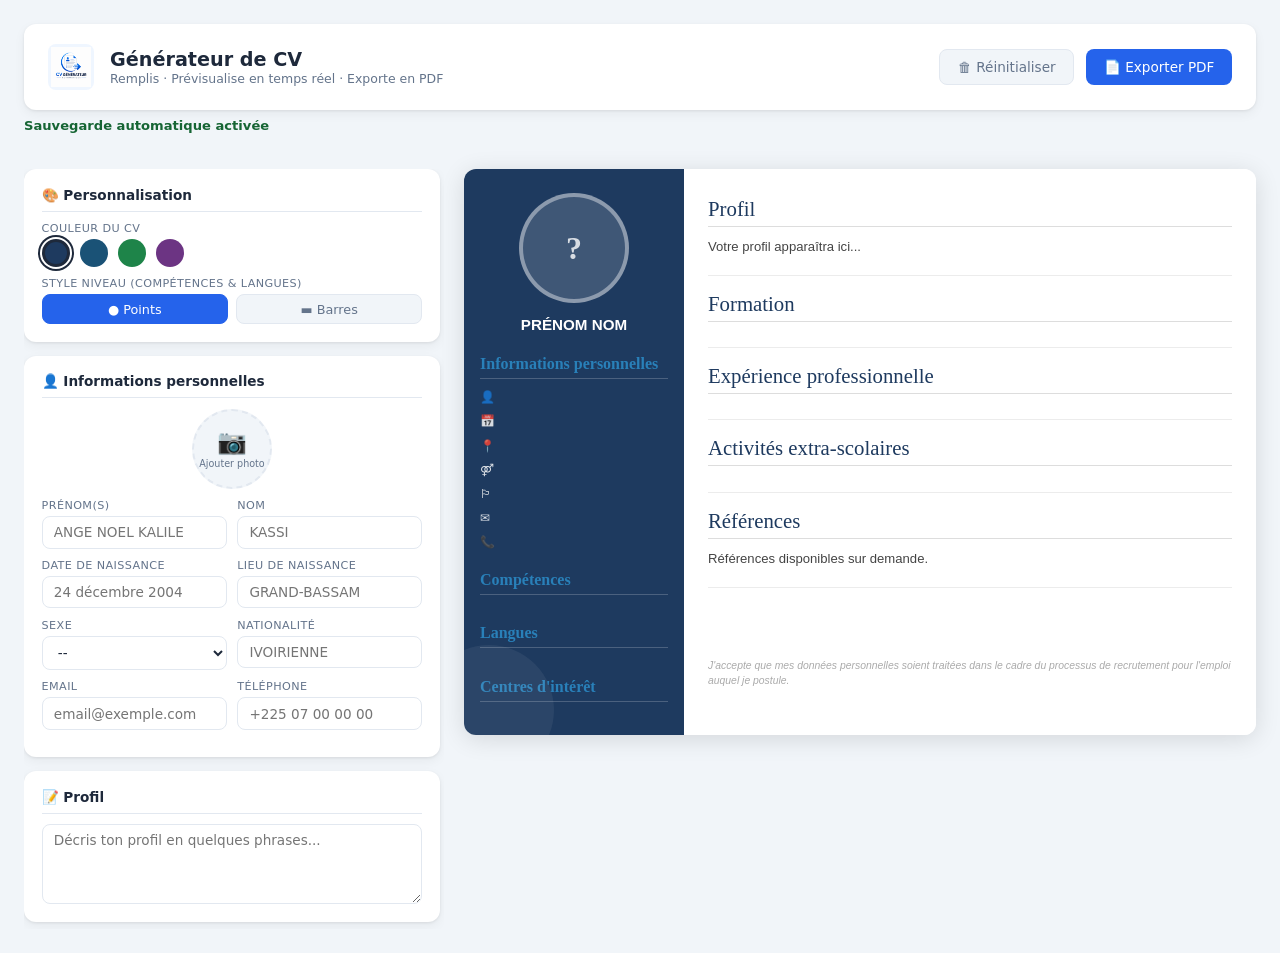
==== index.html @ 9852d8da "Générateur automatique de CV" ====
<!DOCTYPE html>
<html lang="fr">
<head>
  <meta charset="UTF-8" />
  <meta name="viewport" content="width=device-width, initial-scale=1.0" />
  <title>Générateur de CV</title>
  <link rel="stylesheet" href="style.css" />
  
  <!-- PWA Manifest -->
  <link rel="manifest" href="manifest.json" />
  <meta name="theme-color" content="#2563eb" />
  <meta name="application-name" content="Générateur CV" />
  <link rel="icon" href="logo.cv.png" type="image/png" />
  <meta name="apple-mobile-web-app-capable" content="yes" />
  <meta name="apple-mobile-web-app-status-bar-style" content="default" />
  <meta name="apple-mobile-web-app-title" content="Générateur CV" />
  <link rel="apple-touch-icon" sizes="192x192" href="icons/icon-192x192.png" />
</head>
<body>

  <div class="app">

    <!-- EN-TÊTE APPLICATION -->
    <header class="app-entete">
      <div class="app-entete-gauche">
          <div class="logo-box">
            <img src="logo.cv.png" alt="Logo Générateur de CV" />
          </div>
          <div>
            <h1 class="app-titre">Générateur de CV</h1>
            <p class="app-sous-titre">Remplis · Prévisualise en temps réel · Exporte en PDF</p>
          </div>
        </div>
        <div class="app-actions">
          <button class="btn btn-primaire" id="btn-install-pwa" style="display:none;">📲 Installer l'application</button>
          <button class="btn btn-secondaire" id="btn-reset">🗑 Réinitialiser</button>
          <button class="btn btn-primaire" id="btn-pdf">📄 Exporter PDF</button>
        </div>
      </header>
      <div class="app-status" aria-live="polite" id="statut-sauvegarde">Sauvegarde automatique activée</div>
      <!-- ===== CORPS (FORMULAIRE + PRÉVISUALISATION) ===== -->
      <div class="corps">
        <!-- ===== FORMULAIRE ===== -->
        <aside class="formulaire" id="formulaire">

        <!-- PERSONNALISATION -->
        <div class="bloc-form">
          <h2 class="bloc-titre">🎨 Personnalisation</h2>
          <div class="champ">
            <label>Couleur du CV</label>
            <div class="couleurs-palette" id="couleurs-palette">
              <button class="couleur-btn actif" data-couleur="#1e3a5f" style="background:#1e3a5f" title="Bleu marine"></button>
              <button class="couleur-btn" data-couleur="#1a5276" style="background:#1a5276" title="Bleu acier"></button>
              <button class="couleur-btn" data-couleur="#1e8449" style="background:#1e8449" title="Vert forêt"></button>
              <button class="couleur-btn" data-couleur="#6c3483" style="background:#6c3483" title="Violet"></button>
            </div>
          </div>
          <div class="champ">
            <label>Style niveau (compétences & langues)</label>
            <div class="style-toggle">
              <button class="style-btn actif" id="btn-points" data-style="points">● Points</button>
              <button class="style-btn" id="btn-barres" data-style="barres">▬ Barres</button>
            </div>
          </div>
        </div>

        <!-- INFOS PERSONNELLES -->
        <div class="bloc-form">
          <h2 class="bloc-titre">👤 Informations personnelles</h2>

          <div class="photo-upload" id="photo-upload" role="button" tabindex="0" aria-label="Télécharger la photo de profil">
            <div class="photo-placeholder" id="photo-placeholder">
              <span>📷</span><small>Ajouter photo</small>
            </div>
            <img src="" alt="Photo" class="photo-preview" id="photo-preview" hidden />
            <input type="file" id="input-photo" accept="image/*" hidden />
          </div>

          <div class="champ-double">
            <div class="champ">
              <label>Prénom(s)</label>
              <input type="text" id="inp-prenom" placeholder="ANGE NOEL KALILE" data-champ="prenom" />
            </div>
            <div class="champ">
              <label>Nom</label>
              <input type="text" id="inp-nom" placeholder="KASSI" data-champ="nom" />
            </div>
          </div>
          <div class="champ-double">
            <div class="champ">
              <label>Date de naissance</label>
              <input type="text" id="inp-naissance" placeholder="24 décembre 2004" data-champ="naissance" />
            </div>
            <div class="champ">
              <label>Lieu de naissance</label>
              <input type="text" id="inp-lieu" placeholder="GRAND-BASSAM" data-champ="lieu" />
            </div>
          </div>
          <div class="champ-double">
            <div class="champ">
              <label>Sexe</label>
              <select id="inp-sexe" data-champ="sexe">
                <option value="">--</option>
                <option value="Homme">Homme</option>
                <option value="Femme">Femme</option>
              </select>
            </div>
            <div class="champ">
              <label>Nationalité</label>
              <input type="text" id="inp-nationalite" placeholder="IVOIRIENNE" data-champ="nationalite" />
            </div>
          </div>
          <div class="champ-double">
            <div class="champ">
              <label for="inp-email">Email</label>
              <input type="email" id="inp-email" placeholder="email@exemple.com" data-champ="email" aria-describedby="erreur-email" />
              <small class="champ-erreur" id="erreur-email" hidden></small>
            </div>
            <div class="champ">
              <label for="inp-telephone">Téléphone</label>
              <input type="text" id="inp-telephone" placeholder="+225 07 00 00 00" data-champ="telephone" aria-describedby="erreur-telephone" />
              <small class="champ-erreur" id="erreur-telephone" hidden></small>
            </div>
          </div>
        </div>

        <!-- PROFIL -->
        <div class="bloc-form">
          <h2 class="bloc-titre">📝 Profil</h2>
          <div class="champ">
            <textarea id="inp-profil" rows="4" placeholder="Décris ton profil en quelques phrases..."></textarea>
          </div>
        </div>

        <!-- COMPÉTENCES -->
        <div class="bloc-form">
          <h2 class="bloc-titre">⚡ Compétences</h2>
          <div id="liste-competences"></div>
          <button class="btn-ajouter" data-action="ajouter" data-section="competences">+ Ajouter une compétence</button>
        </div>

        <!-- LANGUES -->
        <div class="bloc-form">
          <h2 class="bloc-titre">🌍 Langues</h2>
          <div id="liste-langues"></div>
          <button class="btn-ajouter" data-action="ajouter" data-section="langues">+ Ajouter une langue</button>
        </div>

        <!-- CENTRES D'INTÉRÊT -->
        <div class="bloc-form">
          <h2 class="bloc-titre">❤️ Centres d'intérêt</h2>
          <div id="liste-interets"></div>
          <button class="btn-ajouter" data-action="ajouter" data-section="interets">+ Ajouter un intérêt</button>
        </div>

        <!-- FORMATION -->
        <div class="bloc-form">
          <h2 class="bloc-titre">🎓 Formation</h2>
          <div id="liste-formations"></div>
          <button class="btn-ajouter" data-action="ajouter" data-section="formations">+ Ajouter une formation</button>
        </div>

        <!-- EXPÉRIENCE -->
        <div class="bloc-form">
          <h2 class="bloc-titre">💼 Expérience professionnelle</h2>
          <div id="liste-experiences"></div>
          <button class="btn-ajouter" data-action="ajouter" data-section="experiences">+ Ajouter une expérience</button>
        </div>

        <!-- ACTIVITÉS EXTRA-SCOLAIRES -->
        <div class="bloc-form">
          <h2 class="bloc-titre">🏆 Activités extra-scolaires</h2>
          <div id="liste-activites"></div>
          <button class="btn-ajouter" data-action="ajouter" data-section="activites">+ Ajouter une activité</button>
        </div>

        <!-- RÉFÉRENCES -->
        <div class="bloc-form">
          <h2 class="bloc-titre">📋 Références</h2>
          <div class="champ">
            <textarea id="inp-references" rows="2" placeholder="Références disponibles sur demande."></textarea>
          </div>
        </div>

        <!-- SIGNATURE -->
        <div class="bloc-form">
          <h2 class="bloc-titre">✍️ Signature</h2>
          <div class="champ">
            <label>Ville et date</label>
            <input type="text" id="inp-sign-lieu" placeholder="Samo, 12 avril 2026" data-champ="signLieu" />
          </div>
          <div class="champ">
            <label>Signature (texte → style manuscrit)</label>
            <input type="text" id="inp-signature" placeholder="Ton prénom ou surnom" data-champ="signature" />
          </div>
          <div class="champ">
            <label>OU uploader une image de signature</label>
            <div class="sign-upload-zone" id="sign-upload-zone" role="button" tabindex="0" aria-label="Uploader une image de signature">
              <span id="sign-upload-label">📎 Cliquer pour uploader</span>
              <img src="" alt="Signature" class="sign-img-preview" id="sign-img-preview" hidden />
              <input type="file" id="input-signature-img" accept="image/*" hidden />
            </div>
          </div>
        </div>

      </aside>

        <!-- ===== PRÉVISUALISATION CV ===== -->
        <main class="previsualisation" id="previsualisation">
        <div class="cv-wrapper" id="cv-wrapper">

          <!-- COLONNE GAUCHE -->
          <div class="cv-gauche" id="cv-gauche">

            <!-- Photo + Nom -->
            <div class="cv-photo-bloc">
              <div class="cv-photo-cercle" id="cv-photo-cercle">
                <img src="" alt="" class="cv-photo" id="cv-photo" hidden />
                <span class="cv-photo-initiales" id="cv-initiales">?</span>
              </div>
              <h1 class="cv-nom" id="cv-nom">PRÉNOM NOM</h1>
            </div>

            <!-- Infos personnelles -->
            <div class="cv-section-gauche">
              <h2 class="cv-titre-gauche">Informations personnelles</h2>
              <ul class="cv-infos-liste" id="cv-infos-liste">
                <li class="cv-info-item" id="cv-info-nom"><span class="cv-info-icone">👤</span><span id="cv-info-nom-txt"></span></li>
                <li class="cv-info-item" id="cv-info-naissance"><span class="cv-info-icone">📅</span><span id="cv-info-naissance-txt"></span></li>
                <li class="cv-info-item" id="cv-info-lieu"><span class="cv-info-icone">📍</span><span id="cv-info-lieu-txt"></span></li>
                <li class="cv-info-item" id="cv-info-sexe"><span class="cv-info-icone">⚤</span><span id="cv-info-sexe-txt"></span></li>
                <li class="cv-info-item" id="cv-info-nationalite"><span class="cv-info-icone">🏳</span><span id="cv-info-nationalite-txt"></span></li>
                <li class="cv-info-item" id="cv-info-email" hidden><span class="cv-info-icone">✉</span><span id="cv-info-email-txt"></span></li>
                <li class="cv-info-item" id="cv-info-tel" hidden><span class="cv-info-icone">📞</span><span id="cv-info-tel-txt"></span></li>
              </ul>
            </div>

            <!-- Compétences -->
            <div class="cv-section-gauche" id="cv-section-competences">
              <h2 class="cv-titre-gauche">Compétences</h2>
              <div id="cv-competences"></div>
            </div>

            <!-- Langues -->
            <div class="cv-section-gauche" id="cv-section-langues">
              <h2 class="cv-titre-gauche">Langues</h2>
              <div id="cv-langues"></div>
            </div>

            <!-- Centres d'intérêt -->
            <div class="cv-section-gauche" id="cv-section-interets">
              <h2 class="cv-titre-gauche">Centres d'intérêt</h2>
              <div id="cv-interets"></div>
            </div>

            <!-- Décoration bas gauche -->
            <div class="cv-deco-bas"></div>

          </div>

          <!-- COLONNE DROITE -->
          <div class="cv-droite">

            <!-- Profil -->
            <div class="cv-section-droite">
              <h2 class="cv-titre-droite">Profil</h2>
              <p class="cv-texte" id="cv-profil">Votre profil apparaîtra ici...</p>
            </div>

            <!-- Formation -->
            <div class="cv-section-droite">
              <h2 class="cv-titre-droite">Formation</h2>
              <div id="cv-formations"></div>
            </div>

            <!-- Expérience -->
            <div class="cv-section-droite">
              <h2 class="cv-titre-droite">Expérience professionnelle</h2>
              <div id="cv-experiences"></div>
            </div>

            <!-- Activités extra-scolaires -->
            <div class="cv-section-droite" id="cv-section-activites">
              <h2 class="cv-titre-droite">Activités extra-scolaires</h2>
              <div id="cv-activites"></div>
            </div>

            <!-- Références -->
            <div class="cv-section-droite">
              <h2 class="cv-titre-droite">Références</h2>
              <p class="cv-texte" id="cv-references">Références disponibles sur demande.</p>
            </div>

            <!-- Signature -->
            <div class="cv-signature-bloc" id="cv-signature-bloc">
              <p class="cv-sign-lieu" id="cv-sign-lieu"></p>
              <div class="cv-sign-wrap">
                <p class="cv-signature-texte" id="cv-signature-texte"></p>
                <img src="" alt="Signature" class="cv-signature-img" id="cv-signature-img" hidden />
              </div>
            </div>

            <!-- Mention RGPD -->
            <p class="cv-rgpd" id="cv-rgpd">J'accepte que mes données personnelles soient traitées dans le cadre du processus de recrutement pour l'emploi auquel je postule.</p>

          </div>
        </div>
      </main>
      </div>
      <!-- Fin .corps -->

    </div>
  </div>

  <!-- MODAL RESET -->
  <div class="modal-overlay" id="modal-reset" hidden>
    <div class="modal">
      <h3>⚠️ Réinitialiser ?</h3>
      <p>Toutes les données du CV seront supprimées.</p>
      <div class="modal-actions">
        <button class="btn btn-secondaire" id="btn-reset-annuler">Annuler</button>
        <button class="btn btn-danger" id="btn-reset-confirmer">Oui, supprimer</button>
      </div>
    </div>
  </div>

  <script src="script.js"></script>
</body>
</html>
---- style.css ----
/* =============================================
   VARIABLES
============================================= */
:root {
  --primaire: #2563eb;
  --primaire-fond: #eff6ff;
  --texte: #1e293b;
  --texte-clair: #64748b;
  --fond: #f1f5f9;
  --blanc: #ffffff;
  --bordure: #e2e8f0;
  --danger: #dc2626;
  --rayon: 12px;
  --rayon-sm: 8px;
  --ombre: 0 1px 3px rgba(0,0,0,0.08), 0 4px 12px rgba(0,0,0,0.05);
  --transition: all 0.2s ease;

  /* Couleur accent du CV */
  --cv-couleur: #1e3a5f;
  --cv-couleur-claire: #2980b9;
}

*, *::before, *::after { margin: 0; padding: 0; box-sizing: border-box; }

body {
  font-family: 'Segoe UI', system-ui, sans-serif;
  background: var(--fond);
  color: var(--texte);
  min-height: 100vh;
}

/* =============================================
   APPLICATION
============================================= */
.app {
  max-width: 1400px;
  margin: 0 auto;
  padding: 1.5rem;
  display: flex;
  flex-direction: column;
  gap: 1.25rem;
}

/* =============================================
   EN-TÊTE
============================================= */
.app-entete {
  background: var(--blanc);
  border-radius: var(--rayon);
  padding: 1.25rem 1.5rem;
  display: flex;
  align-items: center;
  justify-content: space-between;
  box-shadow: var(--ombre);
  flex-wrap: wrap;
  gap: 1rem;
}

.app-entete-gauche { display: flex; align-items: center; gap: 1rem; }

.logo-box {
  width: 46px; height: 46px;
  background: var(--primaire-fond);
  border-radius: var(--rayon-sm);
  display: flex; align-items: center; justify-content: center;
  font-size: 1.4rem; flex-shrink: 0;
}

.app-titre { font-size: 1.2rem; font-weight: 700; }
.app-sous-titre { font-size: 0.78rem; color: var(--texte-clair); }
.app-actions { display: flex; gap: 0.75rem; }

/* =============================================
   CORPS
============================================= */
.corps {
  display: grid;
  /* Champs (gauche) fixe, prévisualisation (droite) flexible */
  grid-template-columns: minmax(360px, 420px) minmax(420px, 1fr);
  gap: 1.25rem;
  align-items: start;
  min-width: 0;
}

.formulaire,
.previsualisation {
  min-width: 0;
}

/* =============================================
   BOUTONS
============================================= */
.btn {
  padding: 0.55rem 1.1rem;
  border-radius: var(--rayon-sm);
  border: none;
  font-size: 0.85rem;
  font-weight: 500;
  cursor: pointer;
  transition: var(--transition);
  font-family: inherit;
}

.btn-primaire { background: var(--primaire); color: white; }
.btn-primaire:hover { background: #1d4ed8; transform: translateY(-1px); }
.btn-secondaire { background: var(--fond); color: var(--texte-clair); border: 1px solid var(--bordure); }
.btn-secondaire:hover { background: var(--bordure); }
.btn-danger { background: var(--danger); color: white; }
.btn-danger:hover { background: #b91c1c; }

/* Bouton d'installation PWA */
#btn-install-pwa {
  background: linear-gradient(135deg, #10b981, #059669);
  color: white;
  animation: pulse-install 2s infinite;
}

#btn-install-pwa:hover {
  background: linear-gradient(135deg, #059669, #047857);
  transform: translateY(-2px);
  box-shadow: 0 4px 12px rgba(16, 185, 129, 0.3);
}

@keyframes pulse-install {
  0%, 100% { box-shadow: 0 0 0 0 rgba(16, 185, 129, 0.4); }
  50% { box-shadow: 0 0 0 8px rgba(16, 185, 129, 0); }
}

/* Responsive : cacher le texte du bouton sur mobile */
@media (max-width: 500px) {
  #btn-install-pwa {
    font-size: 0;
    width: 36px;
    height: 36px;
    padding: 0;
    display: flex;
    align-items: center;
    justify-content: center;
  }
  #btn-install-pwa::before {
    content: '📲';
    font-size: 1.2rem;
  }
}

.btn-ajouter {
  width: 100%;
  padding: 0.45rem;
  background: var(--primaire-fond);
  color: var(--primaire);
  border: 1px dashed #93c5fd;
  border-radius: var(--rayon-sm);
  font-size: 0.82rem;
  cursor: pointer;
  transition: var(--transition);
  font-family: inherit;
  margin-top: 0.5rem;
}
.btn-ajouter:hover { background: var(--primaire); color: white; border-style: solid; }

.btn-suppr-item {
  background: none; border: none;
  color: var(--texte-clair); cursor: pointer;
  font-size: 0.75rem; padding: 2px 6px;
  border-radius: 4px; transition: var(--transition);
}
.btn-suppr-item:hover { background: #fee2e2; color: var(--danger); }

/* =============================================
   FORMULAIRE
============================================= */
.formulaire {
  display: flex;
  flex-direction: column;
  gap: 0.875rem;
  /* hauteur adaptée pour laisser de l'espace au header */
  max-height: calc(100vh - 140px);
  overflow-y: auto;
  padding-right: 4px;
}

.formulaire::-webkit-scrollbar { width: 3px; }
.formulaire::-webkit-scrollbar-thumb { background: var(--bordure); border-radius: 99px; }

.bloc-form {
  background: var(--blanc);
  border-radius: var(--rayon);
  padding: 1.1rem;
  box-shadow: var(--ombre);
  display: flex;
  flex-direction: column;
  gap: 0.65rem;
}

.bloc-titre {
  font-size: 0.85rem; font-weight: 600;
  padding-bottom: 0.5rem;
  border-bottom: 1px solid var(--bordure);
}

/* Photo */
.photo-upload { display: flex; justify-content: center; cursor: pointer; }

.photo-placeholder {
  width: 80px; height: 80px; border-radius: 50%;
  background: var(--fond); border: 2px dashed var(--bordure);
  display: flex; flex-direction: column; align-items: center;
  justify-content: center; font-size: 1.5rem; cursor: pointer;
  transition: var(--transition); gap: 2px;
}
.photo-placeholder small { font-size: 0.6rem; color: var(--texte-clair); }
.photo-placeholder:hover { border-color: var(--primaire); background: var(--primaire-fond); }

.photo-preview {
  width: 80px; height: 80px; border-radius: 50%;
  object-fit: cover; border: 3px solid var(--primaire); cursor: pointer;
}

/* Champs */
.champ { display: flex; flex-direction: column; gap: 0.25rem; }

.champ label {
  font-size: 0.7rem; font-weight: 500;
  color: var(--texte-clair); text-transform: uppercase; letter-spacing: 0.4px;
}

.champ input, .champ textarea, .champ select {
  border: 1px solid var(--bordure);
  border-radius: var(--rayon-sm);
  padding: 0.45rem 0.7rem;
  font-size: 0.85rem;
  color: var(--texte);
  font-family: inherit;
  transition: var(--transition);
  background: var(--blanc);
  width: 100%;
}

.champ input:focus, .champ textarea:focus, .champ select:focus {
  outline: none;
  border-color: #93c5fd;
  box-shadow: 0 0 0 3px rgba(37,99,235,0.08);
}

.champ textarea { resize: vertical; min-height: 70px; }
.champ-double { display: grid; grid-template-columns: 1fr 1fr; gap: 0.65rem; }

/* Palette couleurs */
.couleurs-palette { display: flex; gap: 10px; }
.couleur-btn {
  width: 28px; height: 28px; border-radius: 50%;
  border: 3px solid transparent; cursor: pointer; transition: var(--transition);
}
.couleur-btn:hover { transform: scale(1.15); }
.couleur-btn.actif { border-color: #1e293b; box-shadow: 0 0 0 2px white, 0 0 0 4px #1e293b; }

/* Toggle style niveau */
.style-toggle { display: flex; gap: 0.5rem; }
.style-btn {
  flex: 1; padding: 0.4rem; border-radius: var(--rayon-sm);
  border: 1px solid var(--bordure); background: var(--fond);
  color: var(--texte-clair); font-size: 0.8rem; cursor: pointer;
  transition: var(--transition); font-family: inherit;
}
.style-btn.actif { background: var(--primaire); color: white; border-color: var(--primaire); }

/* Items dynamiques */
.item-bloc {
  border: 1px solid var(--bordure);
  border-radius: var(--rayon-sm);
  padding: 0.7rem;
  display: flex; flex-direction: column; gap: 0.45rem;
  margin-bottom: 0.4rem;
}

.item-entete {
  display: flex; align-items: center; justify-content: space-between;
}

.item-num {
  font-size: 0.68rem; font-weight: 600;
  color: var(--primaire); text-transform: uppercase; letter-spacing: 0.4px;
}

.niveau-wrap { display: flex; align-items: center; gap: 0.5rem; }
.niveau-wrap input[type="range"] { flex: 1; border: none; padding: 0; box-shadow: none; }
.niveau-val { font-size: 0.75rem; font-weight: 600; color: var(--primaire); min-width: 28px; text-align: right; }

/* Zone signature upload */
.sign-upload-zone {
  border: 1px dashed var(--bordure);
  border-radius: var(--rayon-sm);
  padding: 0.6rem;
  text-align: center;
  cursor: pointer;
  font-size: 0.82rem;
  color: var(--texte-clair);
  transition: var(--transition);
}
.sign-upload-zone:hover { border-color: var(--primaire); color: var(--primaire); }
.sign-img-preview { max-height: 50px; margin: 0 auto; }

.photo-upload { position: relative; display: flex; justify-content: center; cursor: pointer; }
.photo-upload.dragover .photo-placeholder { border-color: var(--primaire); background: rgba(37,99,235,0.08); }
.photo-upload:focus-visible { outline: 2px solid var(--primaire); outline-offset: 3px; }

.logo-box img { width: 40px; height: 40px; object-fit: contain; display: block; }
.app-status {
  margin-top: -0.75rem;
  margin-bottom: 1rem;
  color: #166534;
  font-size: 0.82rem;
  font-weight: 600;
}

.champ-erreur {
  margin-top: 0.35rem;
  color: var(--danger);
  font-size: 0.75rem;
  display: block;
}

input.erreur, textarea.erreur { border-color: var(--danger); box-shadow: 0 0 0 3px rgba(220,38,38,0.12); }

@page { size: A4 portrait; margin: 18mm; }

/* =============================================
   PRÉVISUALISATION
============================================= */
.previsualisation {
  background: var(--blanc);
  border-radius: var(--rayon);
  box-shadow: 0 4px 24px rgba(0,0,0,0.12);
  overflow: hidden;
  position: sticky;
  top: 1.5rem;
  max-height: calc(100vh - 120px);
  overflow-y: auto;
}

/* =============================================
   CV — MISE EN PAGE 2 COLONNES (fidèle au modèle)
============================================= */
.cv-wrapper {
  display: grid;
  grid-template-columns: 220px 1fr;
  min-height: 100%;
  font-family: 'Georgia', 'Times New Roman', serif;
}

/* =============================================
   COLONNE GAUCHE
============================================= */
.cv-gauche {
  background: var(--cv-couleur);
  padding: 1.5rem 1rem;
  display: flex;
  flex-direction: column;
  gap: 1.25rem;
  position: relative;
  overflow: hidden;
}

/* Photo */
.cv-photo-bloc { text-align: center; }

.cv-photo-cercle {
  width: 110px; height: 110px;
  border-radius: 50%;
  margin: 0 auto 0.75rem;
  border: 4px solid rgba(255,255,255,0.4);
  overflow: hidden;
  display: flex; align-items: center; justify-content: center;
  background: rgba(255,255,255,0.15);
}

.cv-photo { width: 100%; height: 100%; object-fit: cover; }

.cv-photo-initiales {
  font-size: 2rem; font-weight: 700;
  color: rgba(255,255,255,0.8);
}

.cv-nom {
  font-size: 0.95rem;
  font-weight: 700;
  color: white;
  line-height: 1.3;
  word-break: break-word;
  font-family: 'Segoe UI', sans-serif;
}

/* Sections gauche */
.cv-section-gauche { }

.cv-titre-gauche {
  font-size: 1rem;
  font-weight: 700;
  color: var(--cv-couleur-claire, #5dade2);
  margin-bottom: 0.6rem;
  padding-bottom: 0.3rem;
  border-bottom: 1px solid rgba(255,255,255,0.2);
  font-family: 'Georgia', serif;
}

/* Infos personnelles gauche */
.cv-infos-liste { list-style: none; display: flex; flex-direction: column; gap: 0.4rem; }

.cv-info-item {
  display: flex; align-items: flex-start;
  gap: 0.5rem;
  font-size: 0.72rem;
  color: rgba(255,255,255,0.85);
  line-height: 1.4;
}

.cv-info-icone { font-size: 0.75rem; flex-shrink: 0; margin-top: 1px; }

/* Compétences — points ronds */
.cv-comp-item-points { margin-bottom: 0.5rem; }
.cv-comp-nom-points { font-size: 0.75rem; color: rgba(255,255,255,0.9); margin-bottom: 0.2rem; }
.cv-points-wrap { display: flex; gap: 4px; }
.cv-point {
  width: 12px; height: 12px; border-radius: 50%;
  border: 1.5px solid rgba(255,255,255,0.5);
}
.cv-point.rempli { background: white; border-color: white; }

/* Compétences — barres */
.cv-comp-item-barre { margin-bottom: 0.5rem; }
.cv-comp-nom-barre { font-size: 0.75rem; color: rgba(255,255,255,0.9); margin-bottom: 0.25rem; }
.cv-barre-fond { height: 4px; background: rgba(255,255,255,0.2); border-radius: 99px; overflow: hidden; }
.cv-barre-fill { height: 100%; background: white; border-radius: 99px; transition: width 0.4s ease; }

/* Centres d'intérêt */
.cv-interet-item {
  display: flex; align-items: center; gap: 0.5rem;
  font-size: 0.75rem; color: rgba(255,255,255,0.85);
  margin-bottom: 0.35rem;
}
.cv-interet-carre {
  width: 10px; height: 10px; flex-shrink: 0;
  background: var(--cv-couleur-claire, #5dade2);
}

/* Décoration bas gauche */
.cv-deco-bas {
  position: absolute;
  bottom: -40px; left: -40px;
  width: 130px; height: 130px;
  border-radius: 50%;
  background: rgba(255,255,255,0.06);
  pointer-events: none;
}

/* =============================================
   COLONNE DROITE
============================================= */
.cv-droite {
  background: white;
  padding: 1.75rem 1.5rem;
  display: flex;
  flex-direction: column;
  gap: 0;
}

.cv-section-droite {
  padding-bottom: 1rem;
  margin-bottom: 1rem;
  border-bottom: 1px solid #ececec;
}
.cv-section-droite:last-child { border-bottom: none; margin-bottom: 0; }

/* Titres droite — style serif coloré comme le modèle */
.cv-titre-droite {
  font-family: 'Georgia', 'Times New Roman', serif;
  font-size: 1.3rem;
  font-weight: 400;
  color: var(--cv-couleur);
  margin-bottom: 0.6rem;
  padding-bottom: 0.3rem;
  border-bottom: 1px solid #ddd;
}

.cv-texte {
  font-size: 0.82rem;
  color: #444;
  line-height: 1.7;
  font-family: 'Segoe UI', sans-serif;
}

/* Items formation / expérience */
.cv-item-droite { margin-bottom: 1rem; }
.cv-item-droite:last-child { margin-bottom: 0; }

.cv-item-header {
  display: flex;
  justify-content: space-between;
  align-items: flex-start;
  margin-bottom: 0.1rem;
  gap: 0.5rem;
}

.cv-item-titre-d {
  font-size: 0.85rem;
  font-weight: 700;
  color: #1a1a2e;
  font-family: 'Segoe UI', sans-serif;
}

.cv-item-periode-d {
  font-size: 0.72rem;
  color: #888;
  white-space: nowrap;
  flex-shrink: 0;
  font-family: 'Segoe UI', sans-serif;
}

.cv-item-sous-titre-d {
  font-size: 0.78rem;
  color: var(--cv-couleur);
  font-weight: 500;
  margin-bottom: 0.3rem;
  font-family: 'Segoe UI', sans-serif;
}

.cv-item-desc-d {
  font-size: 0.78rem;
  color: #555;
  line-height: 1.6;
  font-family: 'Segoe UI', sans-serif;
}

.cv-item-puces { padding-left: 1rem; margin-top: 0.25rem; }
.cv-item-puces li {
  font-size: 0.78rem; color: #555;
  line-height: 1.6; margin-bottom: 0.2rem;
}

/* Signature */
.cv-signature-bloc {
  padding-top: 0.75rem;
  text-align: right;
}

.cv-sign-lieu {
  font-size: 0.78rem; color: #666;
  margin-bottom: 0.5rem;
  font-family: 'Segoe UI', sans-serif;
}

.cv-sign-wrap { display: inline-block; }

.cv-signature-texte {
  font-family: 'Dancing Script', 'Brush Script MT', cursive;
  font-size: 2rem;
  color: #1a1a2e;
  line-height: 1;
}

.cv-signature-img { max-height: 60px; }

/* RGPD */
.cv-rgpd {
  font-size: 0.65rem;
  color: #aaa;
  line-height: 1.5;
  margin-top: 1rem;
  font-style: italic;
  font-family: 'Segoe UI', sans-serif;
}

/* =============================================
   MODAL
============================================= */
.modal-overlay {
  position: fixed; inset: 0;
  background: rgba(0,0,0,0.5);
  display: flex; align-items: center; justify-content: center;
  z-index: 1000; padding: 1rem;
}
.modal {
  background: var(--blanc); border-radius: var(--rayon);
  padding: 2rem; max-width: 380px; width: 100%;
  box-shadow: 0 20px 60px rgba(0,0,0,0.2);
}
.modal h3 { font-size: 1.1rem; margin-bottom: 0.75rem; }
.modal p  { color: var(--texte-clair); font-size: 0.9rem; margin-bottom: 1.5rem; }
.modal-actions { display: flex; gap: 0.75rem; justify-content: flex-end; }

/* Respecter l'attribut HTML [hidden] pour masquer la modale */
.modal-overlay[hidden] { display: none !important; }

/* =============================================
   IMPRESSION PDF
============================================= */
@media print {
  body { background: white; margin: 0; padding: 0; }
  .app-entete, .formulaire, .modal-overlay, .app-status { display: none !important; }
  .app { padding: 0; max-width: 100%; }
  .corps { grid-template-columns: 1fr; gap: 0; }
  .previsualisation {
    position: static; max-height: none;
    box-shadow: none; border-radius: 0; overflow: visible; width: 100%;
  }
  .cv-wrapper { min-height: 100vh; }
  .cv-gauche { -webkit-print-color-adjust: exact; print-color-adjust: exact; }
}

/* =============================================
   RESPONSIVE
============================================= */
@media (max-width: 760px) {
  .corps { grid-template-columns: 1fr; }
  .formulaire { max-height: none; }
  .previsualisation { position: static; max-height: none; }
}

@media (max-width: 500px) {
  .cv-wrapper { grid-template-columns: 1fr; }
}
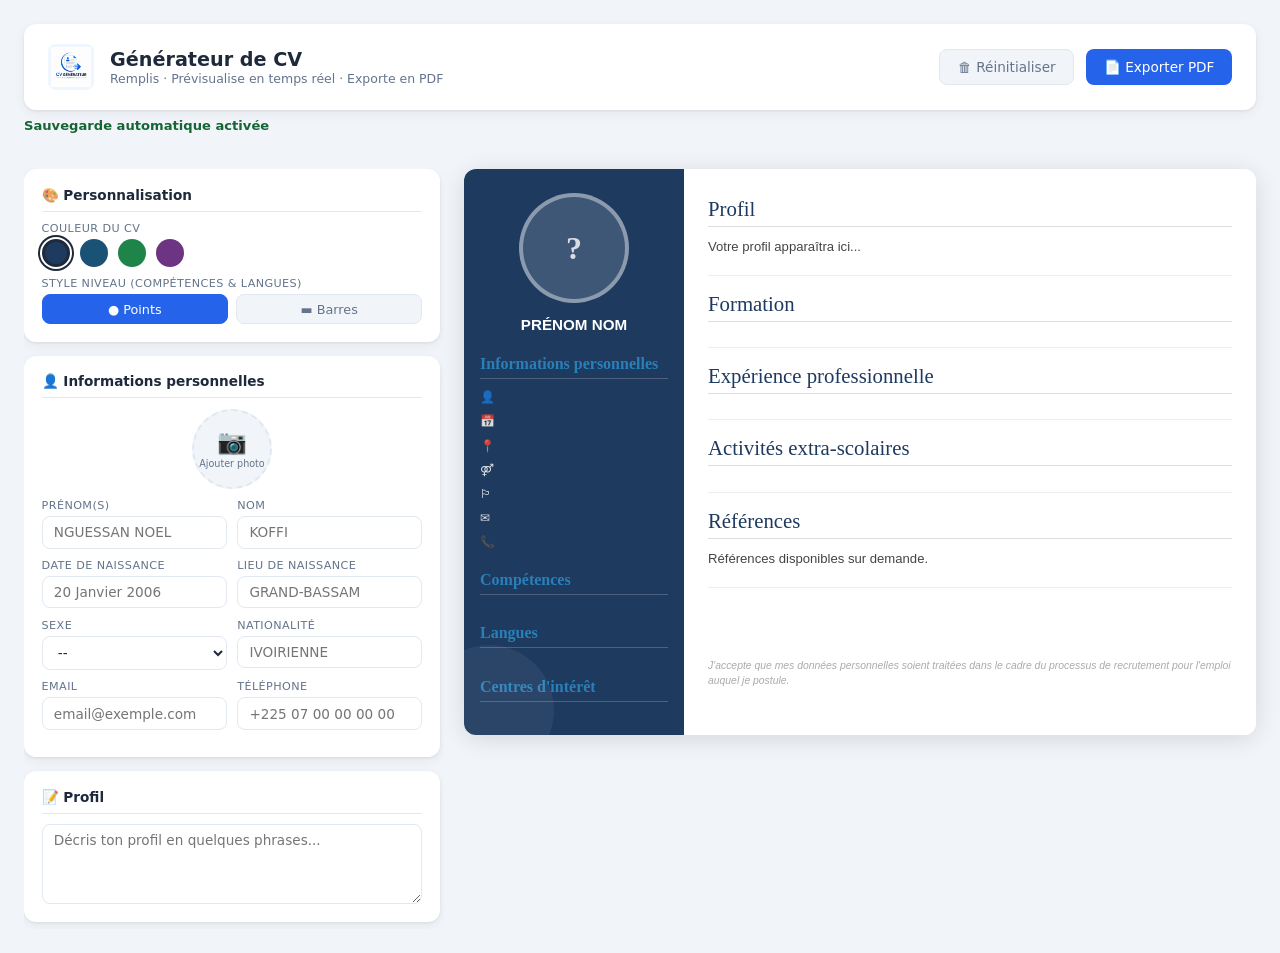
==== commit d07f518e: "Generateur de CV telechargeable" ====
--- a/index.html
+++ b/index.html
@@ -79,17 +79,17 @@
           <div class="champ-double">
             <div class="champ">
               <label>Prénom(s)</label>
-              <input type="text" id="inp-prenom" placeholder="ANGE NOEL KALILE" data-champ="prenom" />
+              <input type="text" id="inp-prenom" placeholder="NGUESSAN NOEL" data-champ="prenom" />
             </div>
             <div class="champ">
               <label>Nom</label>
-              <input type="text" id="inp-nom" placeholder="KASSI" data-champ="nom" />
+              <input type="text" id="inp-nom" placeholder="KOFFI" data-champ="nom" />
             </div>
           </div>
           <div class="champ-double">
             <div class="champ">
               <label>Date de naissance</label>
-              <input type="text" id="inp-naissance" placeholder="24 décembre 2004" data-champ="naissance" />
+              <input type="text" id="inp-naissance" placeholder="20 Janvier 2006" data-champ="naissance" />
             </div>
             <div class="champ">
               <label>Lieu de naissance</label>
@@ -118,7 +118,7 @@
             </div>
             <div class="champ">
               <label for="inp-telephone">Téléphone</label>
-              <input type="text" id="inp-telephone" placeholder="+225 07 00 00 00" data-champ="telephone" aria-describedby="erreur-telephone" />
+              <input type="text" id="inp-telephone" placeholder="+225 07 00 00 00 00" data-champ="telephone" aria-describedby="erreur-telephone" />
               <small class="champ-erreur" id="erreur-telephone" hidden></small>
             </div>
           </div>
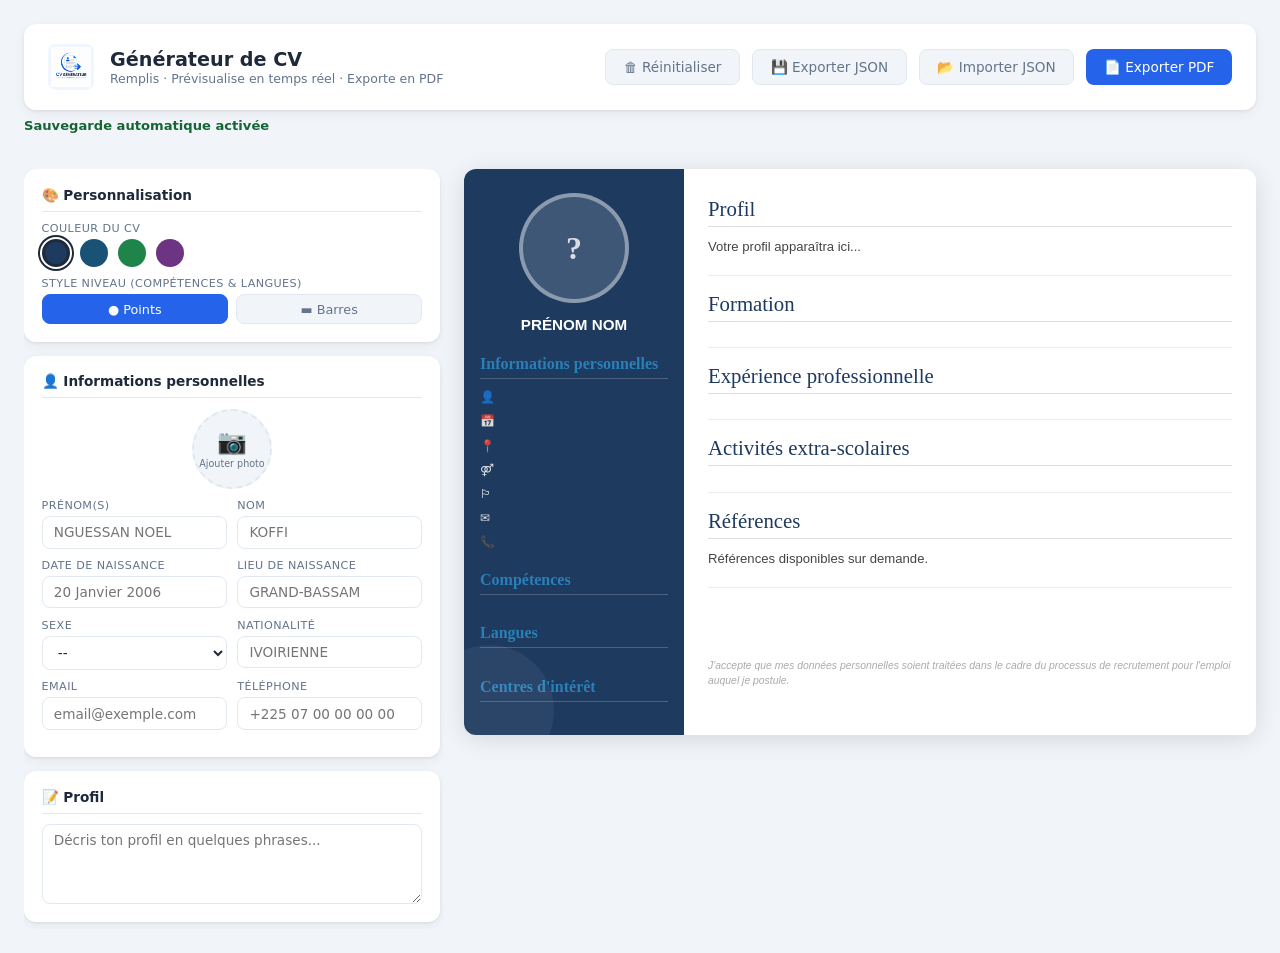
==== commit 664c22d5: "Nouvelle Mise à jour de CV" ====
--- a/index.html
+++ b/index.html
@@ -34,6 +34,9 @@
         <div class="app-actions">
           <button class="btn btn-primaire" id="btn-install-pwa" style="display:none;">📲 Installer l'application</button>
           <button class="btn btn-secondaire" id="btn-reset">🗑 Réinitialiser</button>
+          <button class="btn btn-secondaire" id="btn-export-json">💾 Exporter JSON</button>
+          <button class="btn btn-secondaire" id="btn-import-json">📂 Importer JSON</button>
+          <input type="file" id="input-import-json" accept=".json" hidden />
           <button class="btn btn-primaire" id="btn-pdf">📄 Exporter PDF</button>
         </div>
       </header>
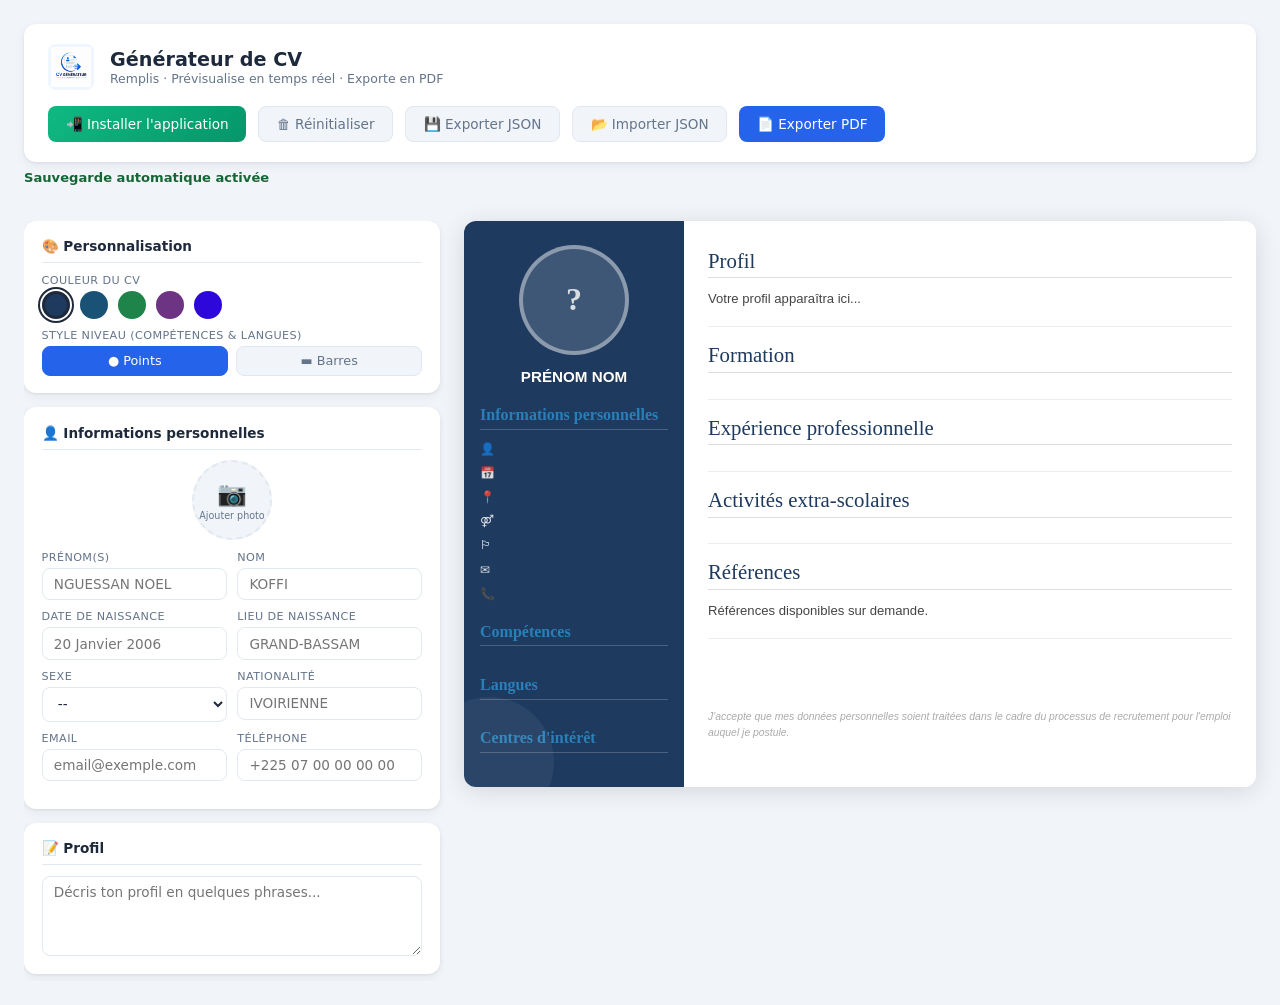
==== commit 16e3875e: "Nouvelle amelioration" ====
--- a/index.html
+++ b/index.html
@@ -30,14 +30,16 @@
             <h1 class="app-titre">Générateur de CV</h1>
             <p class="app-sous-titre">Remplis · Prévisualise en temps réel · Exporte en PDF</p>
           </div>
-        </div>
+      </div>
+<!-- Dans index.html, remplacez la partie app-actions par ceci -->
+        
         <div class="app-actions">
-          <button class="btn btn-primaire" id="btn-install-pwa" style="display:none;">📲 Installer l'application</button>
-          <button class="btn btn-secondaire" id="btn-reset">🗑 Réinitialiser</button>
-          <button class="btn btn-secondaire" id="btn-export-json">💾 Exporter JSON</button>
-          <button class="btn btn-secondaire" id="btn-import-json">📂 Importer JSON</button>
+          <button type="button" class="btn btn-primaire" id="btn-install-pwa" style="display:none;">📲 Installer l'application</button>
+          <button type="button" class="btn btn-secondaire" id="btn-reset">🗑 Réinitialiser</button>
+          <button type="button" class="btn btn-secondaire" id="btn-export-json">💾 Exporter JSON</button>
+          <button type="button" class="btn btn-secondaire" id="btn-import-json">📂 Importer JSON</button>
           <input type="file" id="input-import-json" accept=".json" hidden />
-          <button class="btn btn-primaire" id="btn-pdf">📄 Exporter PDF</button>
+          <button type="button" class="btn btn-primaire" id="btn-pdf">📄 Exporter PDF</button>
         </div>
       </header>
       <div class="app-status" aria-live="polite" id="statut-sauvegarde">Sauvegarde automatique activée</div>
@@ -56,6 +58,7 @@
               <button class="couleur-btn" data-couleur="#1a5276" style="background:#1a5276" title="Bleu acier"></button>
               <button class="couleur-btn" data-couleur="#1e8449" style="background:#1e8449" title="Vert forêt"></button>
               <button class="couleur-btn" data-couleur="#6c3483" style="background:#6c3483" title="Violet"></button>
+              <button class="couleur-btn" data-couleur="#2e07db" style="background:#2e07db" title="Bleu clair"></button>
             </div>
           </div>
           <div class="champ">
@@ -139,42 +142,42 @@
         <div class="bloc-form">
           <h2 class="bloc-titre">⚡ Compétences</h2>
           <div id="liste-competences"></div>
-          <button class="btn-ajouter" data-action="ajouter" data-section="competences">+ Ajouter une compétence</button>
+          <button type="button" class="btn-ajouter" data-action="ajouter" data-section="competences">+ Ajouter une compétence</button>
         </div>
 
         <!-- LANGUES -->
         <div class="bloc-form">
           <h2 class="bloc-titre">🌍 Langues</h2>
           <div id="liste-langues"></div>
-          <button class="btn-ajouter" data-action="ajouter" data-section="langues">+ Ajouter une langue</button>
+          <button type="button" class="btn-ajouter" data-action="ajouter" data-section="langues">+ Ajouter une langue</button>
         </div>
 
         <!-- CENTRES D'INTÉRÊT -->
         <div class="bloc-form">
           <h2 class="bloc-titre">❤️ Centres d'intérêt</h2>
           <div id="liste-interets"></div>
-          <button class="btn-ajouter" data-action="ajouter" data-section="interets">+ Ajouter un intérêt</button>
+          <button type="button" class="btn-ajouter" data-action="ajouter" data-section="interets">+ Ajouter un intérêt</button>
         </div>
 
         <!-- FORMATION -->
         <div class="bloc-form">
           <h2 class="bloc-titre">🎓 Formation</h2>
           <div id="liste-formations"></div>
-          <button class="btn-ajouter" data-action="ajouter" data-section="formations">+ Ajouter une formation</button>
+          <button type="button" class="btn-ajouter" data-action="ajouter" data-section="formations">+ Ajouter une formation</button>
         </div>
 
         <!-- EXPÉRIENCE -->
         <div class="bloc-form">
           <h2 class="bloc-titre">💼 Expérience professionnelle</h2>
           <div id="liste-experiences"></div>
-          <button class="btn-ajouter" data-action="ajouter" data-section="experiences">+ Ajouter une expérience</button>
+          <button type="button" class="btn-ajouter" data-action="ajouter" data-section="experiences">+ Ajouter une expérience</button>
         </div>
 
         <!-- ACTIVITÉS EXTRA-SCOLAIRES -->
         <div class="bloc-form">
           <h2 class="bloc-titre">🏆 Activités extra-scolaires</h2>
           <div id="liste-activites"></div>
-          <button class="btn-ajouter" data-action="ajouter" data-section="activites">+ Ajouter une activité</button>
+          <button type="button" class="btn-ajouter" data-action="ajouter" data-section="activites">+ Ajouter une activité</button>
         </div>
 
         <!-- RÉFÉRENCES -->
@@ -321,8 +324,8 @@
       <h3>⚠️ Réinitialiser ?</h3>
       <p>Toutes les données du CV seront supprimées.</p>
       <div class="modal-actions">
-        <button class="btn btn-secondaire" id="btn-reset-annuler">Annuler</button>
-        <button class="btn btn-danger" id="btn-reset-confirmer">Oui, supprimer</button>
+        <button type="button" class="btn btn-secondaire" id="btn-reset-annuler">Annuler</button>
+        <button type="button" class="btn btn-danger" id="btn-reset-confirmer">Oui, supprimer</button>
       </div>
     </div>
   </div>
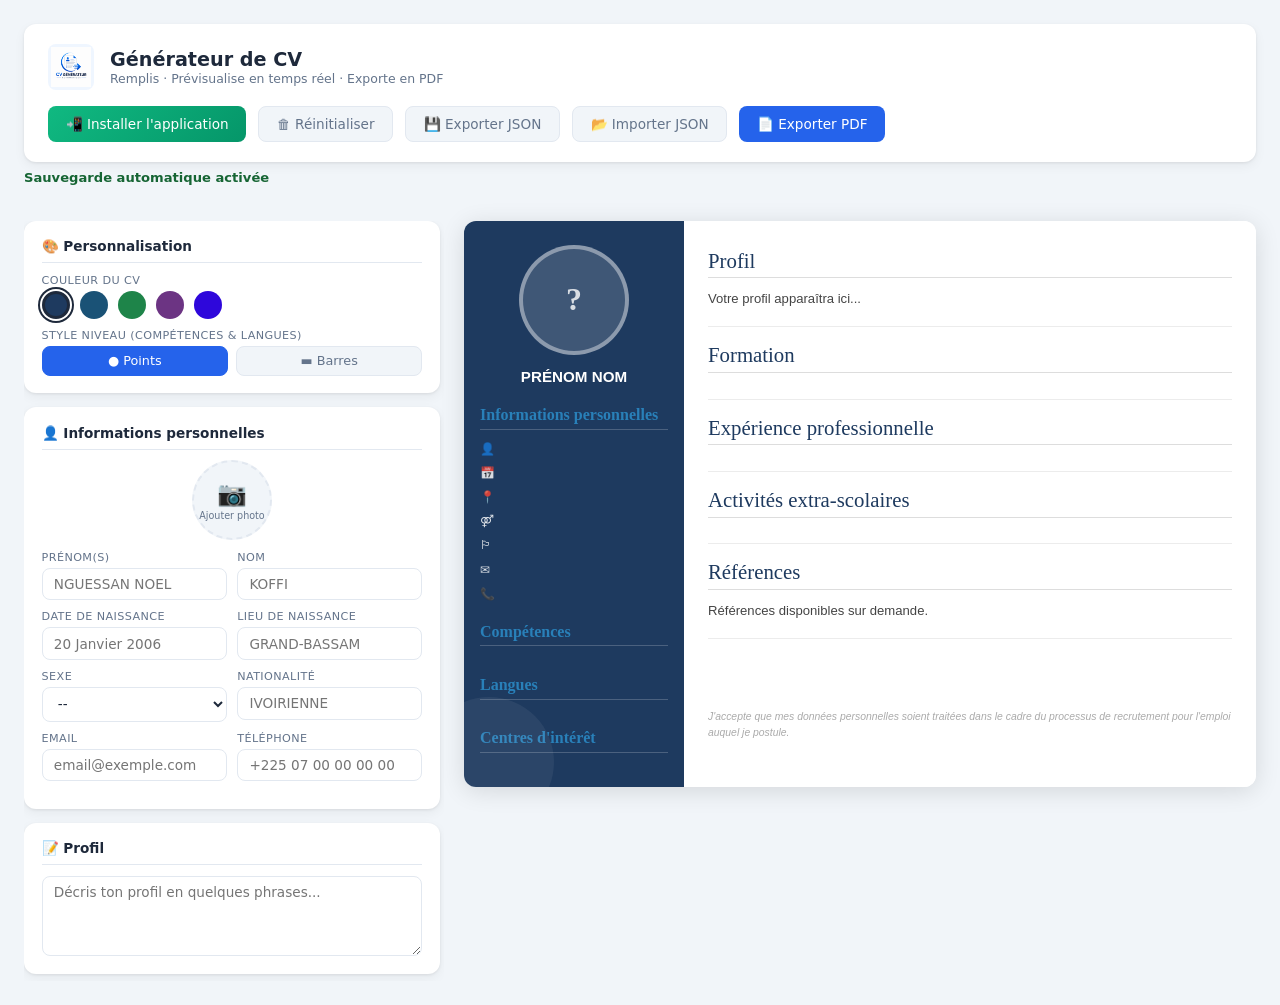
==== commit a8e89008: "Nouvelle amelioration" ====
--- a/index.html
+++ b/index.html
@@ -34,7 +34,7 @@
 <!-- Dans index.html, remplacez la partie app-actions par ceci -->
         
         <div class="app-actions">
-          <button type="button" class="btn btn-primaire" id="btn-install-pwa" style="display:none;">📲 Installer l'application</button>
+          <button type="button" class="btn btn-primaire" id="btn-install-pwa">📲 Installer l'application</button>
           <button type="button" class="btn btn-secondaire" id="btn-reset">🗑 Réinitialiser</button>
           <button type="button" class="btn btn-secondaire" id="btn-export-json">💾 Exporter JSON</button>
           <button type="button" class="btn btn-secondaire" id="btn-import-json">📂 Importer JSON</button>
--- a/style.css
+++ b/style.css
@@ -141,6 +141,20 @@
     content: '📲';
     font-size: 1.2rem;
   }
+
+  .app-actions {
+  display: grid;
+    /* On passe sur 2 colonnes pour les boutons principaux restants */
+    grid-template-columns: repeat(2, 1fr);
+  gap: 0.5rem;
+    width: 100%;
+}
+
+  /* Masquer les boutons d'import/export sur mobile */
+  #btn-export-json,
+  #btn-import-json {
+    display: none !important;
+  }
 }
 
 .btn-ajouter {
@@ -165,7 +179,6 @@
   border-radius: 4px; transition: var(--transition);
 }
 .btn-suppr-item:hover { background: #fee2e2; color: var(--danger); }
-
 /* =============================================
    FORMULAIRE
 ============================================= */
@@ -323,11 +336,10 @@
 input.erreur, textarea.erreur { border-color: var(--danger); box-shadow: 0 0 0 3px rgba(220,38,38,0.12); }
 
 @page { size: A4 portrait; margin: 18mm; }
-
 /* =============================================
    PRÉVISUALISATION
 ============================================= */
-.previsualisation {
+  .previsualisation {
   background: var(--blanc);
   border-radius: var(--rayon);
   box-shadow: 0 4px 24px rgba(0,0,0,0.12);
@@ -336,8 +348,7 @@
   top: 1.5rem;
   max-height: calc(100vh - 120px);
   overflow-y: auto;
-}
-
+  }
 /* =============================================
    CV — MISE EN PAGE 2 COLONNES (fidèle au modèle)
 ============================================= */
@@ -608,6 +619,35 @@
 }
 
 /* =============================================
+   CORRECTION RESPONSIVE BOUTONS
+============================================= */
+@media (max-width: 760px) {
+  .app-entete {
+    flex-direction: column;
+    align-items: stretch;
+    gap: 1rem;
+  }
+
+  .app-entete-gauche {
+    justify-content: center;
+  }
+
+  .app-actions {
+    display: grid;
+    /* Crée une grille sur 2 ou 3 colonnes pour éviter le débordement */
+    grid-template-columns: repeat(3, 1fr);
+    gap: 0.5rem;
+    width: 100%;
+  }
+
+  /* Si les boutons sont trop nombreux, on peut ajuster la police */
+  .btn {
+    padding: 0.5rem 0.2rem;
+    font-size: 0.75rem;
+  }
+}
+
+/* =============================================
    RESPONSIVE
 ============================================= */
 @media (max-width: 760px) {
@@ -618,4 +658,5 @@
 
 @media (max-width: 500px) {
   .cv-wrapper { grid-template-columns: 1fr; }
-}+}
+
